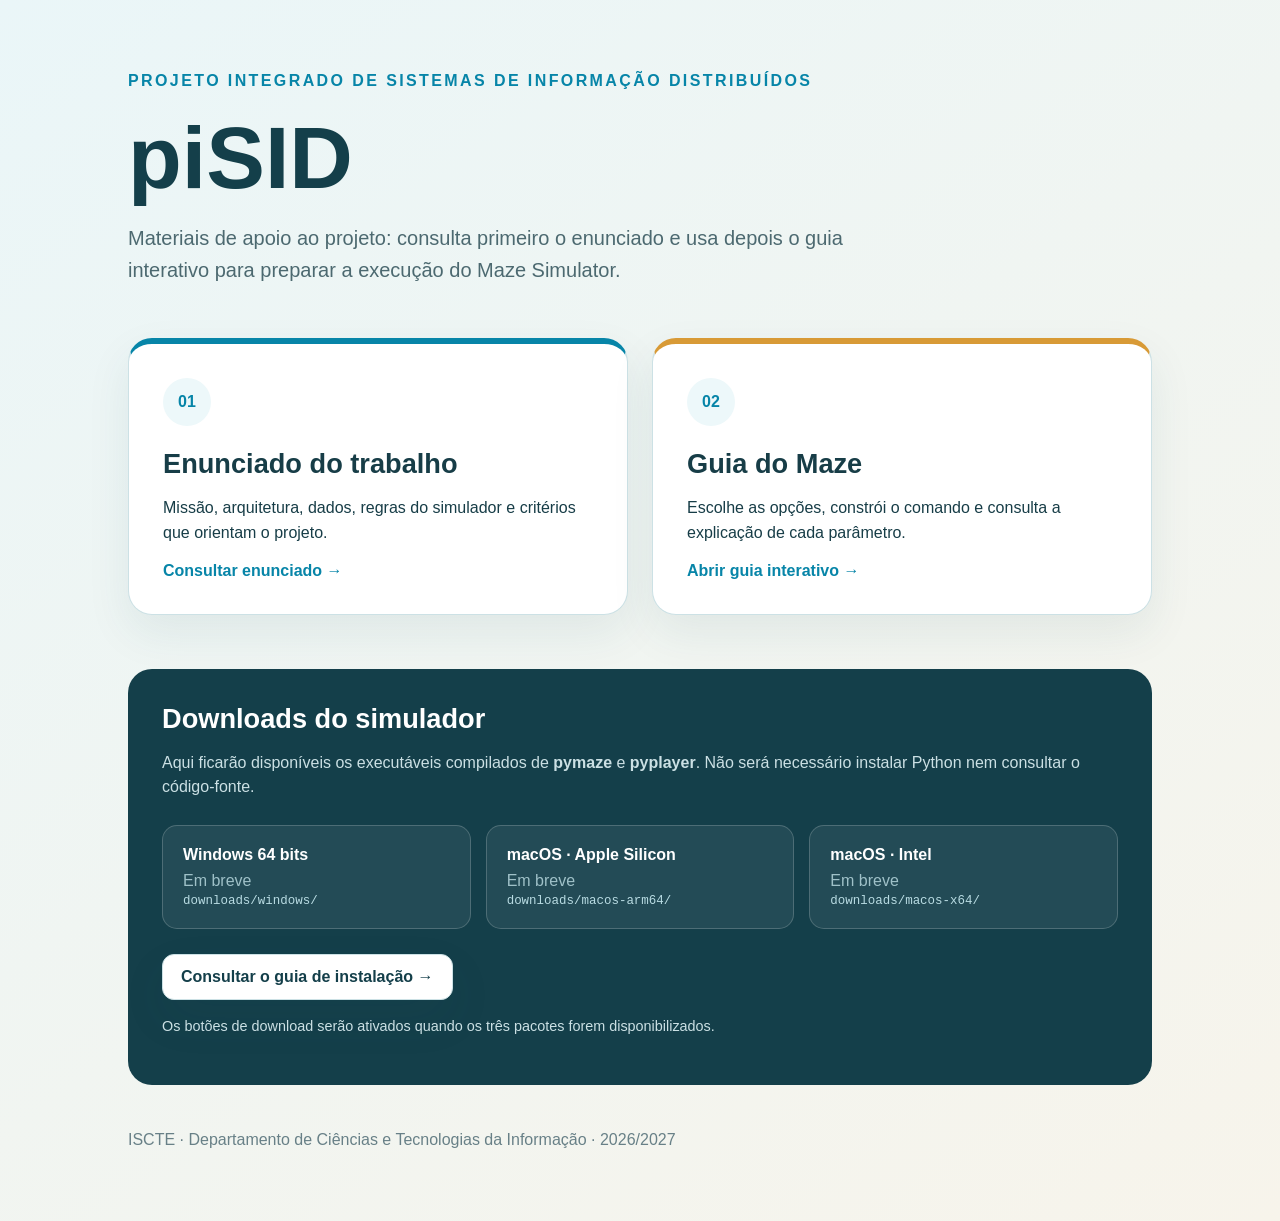
==== index.html @ 793a0921 "Publicar enunciado e guia do Maze" ====
<!doctype html>
<html lang="pt">
<head>
  <meta charset="utf-8">
  <meta name="viewport" content="width=device-width,initial-scale=1">
  <title>piSID · Projeto</title>
  <style>
    :root{--ink:#143f4a;--blue:#0785a8;--pale:#edf8fa;--gold:#d89a36;--paper:#fff}
    *{box-sizing:border-box} body{margin:0;font-family:Inter,Arial,sans-serif;color:#173d47;background:linear-gradient(145deg,#eaf6f8,#f7f4eb);min-height:100vh}
    main{max-width:1080px;margin:auto;padding:8vh 28px}.eyebrow{font-weight:800;letter-spacing:.15em;text-transform:uppercase;color:var(--blue)}
    h1{font-size:clamp(2.7rem,7vw,5.5rem);line-height:.95;margin:.3em 0 .25em;color:var(--ink)}
    .lead{max-width:760px;font-size:1.25rem;line-height:1.6;color:#4c6970}.cards{display:grid;grid-template-columns:repeat(2,minmax(0,1fr));gap:24px;margin-top:52px}
    a{display:block;padding:34px;border-radius:24px;background:var(--paper);border:1px solid #cce1e5;text-decoration:none;color:inherit;box-shadow:0 18px 45px #174b5a14;transition:.2s transform,.2s box-shadow}
    a:hover{transform:translateY(-5px);box-shadow:0 24px 55px #174b5a25}.number{display:inline-grid;place-items:center;width:48px;height:48px;border-radius:50%;background:var(--pale);color:var(--blue);font-weight:900}
    h2{font-size:1.7rem;margin:22px 0 10px}p{line-height:1.55}.open{font-weight:800;color:var(--blue)}.cards a:last-child{border-top:6px solid var(--gold)}.cards a:first-child{border-top:6px solid var(--blue)}
    .downloads{margin-top:54px;padding:34px;border-radius:24px;background:#143f4a;color:#fff}.downloads h2{margin-top:0}.downloads>p{color:#cbe0e4}.download-grid{display:grid;grid-template-columns:repeat(3,1fr);gap:15px;margin:25px 0}.download{padding:20px;border-radius:15px;background:#fff1;border:1px solid #ffffff30}.download strong,.download span{display:block}.download span{margin-top:8px;color:#9fc1c8}.guide-link{display:inline-block;padding:13px 18px;border-radius:12px;background:#fff;color:#143f4a;font-weight:800}.download-note{font-size:.9rem}.download code{font-size:.78rem;color:#b9dce3}.download-disabled{cursor:not-allowed}
    footer{margin-top:46px;color:#688087}@media(max-width:700px){.cards,.download-grid{grid-template-columns:1fr}main{padding-top:45px}}
  </style>
</head>
<body>
<main>
  <div class="eyebrow">Projeto Integrado de Sistemas de Informação Distribuídos</div>
  <h1>piSID</h1>
  <p class="lead">Materiais de apoio ao projeto: consulta primeiro o enunciado e usa depois o guia interativo para preparar a execução do Maze Simulator.</p>
  <section class="cards">
    <a href="enunciado.html"><span class="number">01</span><h2>Enunciado do trabalho</h2><p>Missão, arquitetura, dados, regras do simulador e critérios que orientam o projeto.</p><span class="open">Consultar enunciado →</span></a>
    <a href="guia-maze.html"><span class="number">02</span><h2>Guia do Maze</h2><p>Escolhe as opções, constrói o comando e consulta a explicação de cada parâmetro.</p><span class="open">Abrir guia interativo →</span></a>
  </section>
  <section class="downloads" id="downloads">
    <h2>Downloads do simulador</h2>
    <p>Aqui ficarão disponíveis os executáveis compilados de <strong>pymaze</strong> e <strong>pyplayer</strong>. Não será necessário instalar Python nem consultar o código-fonte.</p>
    <div class="download-grid">
      <div class="download download-disabled"><strong>Windows 64 bits</strong><span>Em breve</span><code>downloads/windows/</code></div>
      <div class="download download-disabled"><strong>macOS · Apple Silicon</strong><span>Em breve</span><code>downloads/macos-arm64/</code></div>
      <div class="download download-disabled"><strong>macOS · Intel</strong><span>Em breve</span><code>downloads/macos-x64/</code></div>
    </div>
    <a class="guide-link" href="guia-instalacao.html">Consultar o guia de instalação →</a>
    <p class="download-note">Os botões de download serão ativados quando os três pacotes forem disponibilizados.</p>
  </section>
  <footer>ISCTE · Departamento de Ciências e Tecnologias da Informação · 2026/2027</footer>
</main>
</body>
</html>
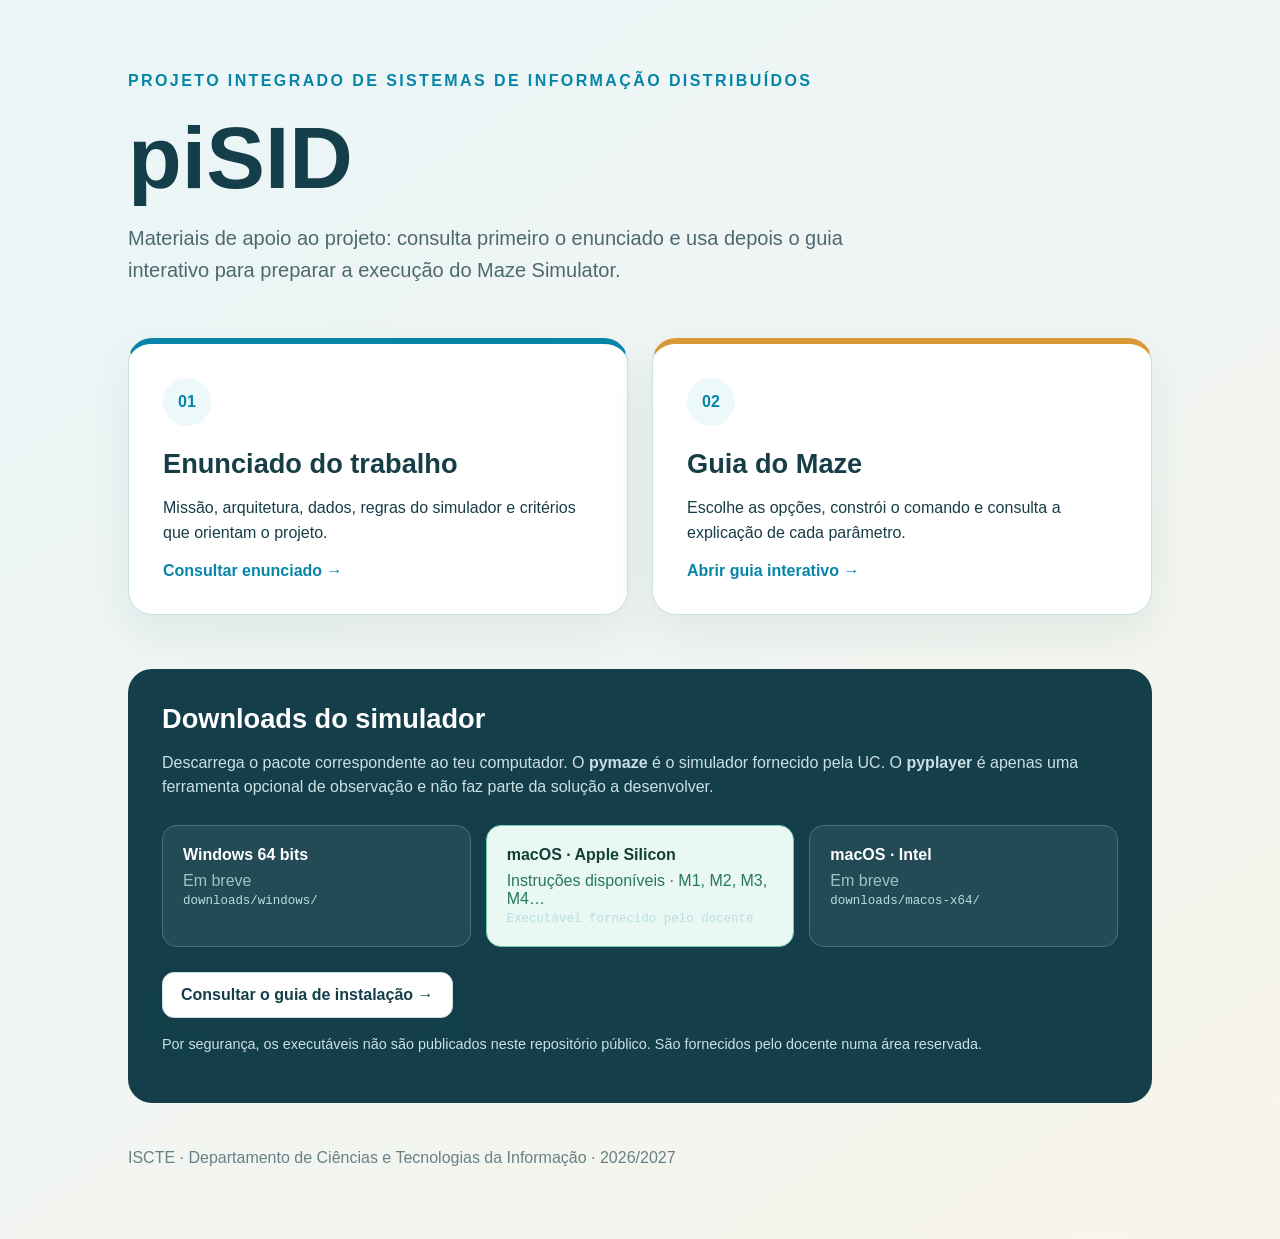
==== commit 11256a61: "Publicar instruções macOS ARM64" ====
--- a/index.html
+++ b/index.html
@@ -13,7 +13,7 @@
     a{display:block;padding:34px;border-radius:24px;background:var(--paper);border:1px solid #cce1e5;text-decoration:none;color:inherit;box-shadow:0 18px 45px #174b5a14;transition:.2s transform,.2s box-shadow}
     a:hover{transform:translateY(-5px);box-shadow:0 24px 55px #174b5a25}.number{display:inline-grid;place-items:center;width:48px;height:48px;border-radius:50%;background:var(--pale);color:var(--blue);font-weight:900}
     h2{font-size:1.7rem;margin:22px 0 10px}p{line-height:1.55}.open{font-weight:800;color:var(--blue)}.cards a:last-child{border-top:6px solid var(--gold)}.cards a:first-child{border-top:6px solid var(--blue)}
-    .downloads{margin-top:54px;padding:34px;border-radius:24px;background:#143f4a;color:#fff}.downloads h2{margin-top:0}.downloads>p{color:#cbe0e4}.download-grid{display:grid;grid-template-columns:repeat(3,1fr);gap:15px;margin:25px 0}.download{padding:20px;border-radius:15px;background:#fff1;border:1px solid #ffffff30}.download strong,.download span{display:block}.download span{margin-top:8px;color:#9fc1c8}.guide-link{display:inline-block;padding:13px 18px;border-radius:12px;background:#fff;color:#143f4a;font-weight:800}.download-note{font-size:.9rem}.download code{font-size:.78rem;color:#b9dce3}.download-disabled{cursor:not-allowed}
+    .downloads{margin-top:54px;padding:34px;border-radius:24px;background:#143f4a;color:#fff}.downloads h2{margin-top:0}.downloads>p{color:#cbe0e4}.download-grid{display:grid;grid-template-columns:repeat(3,1fr);gap:15px;margin:25px 0}.download{padding:20px;border-radius:15px;background:#fff1;border:1px solid #ffffff30;box-shadow:none}.download strong,.download span{display:block}.download span{margin-top:8px;color:#9fc1c8}.download-ready{background:#e9f8f2;color:#123f36;border-color:#70cfad}.download-ready span{color:#28785f}.download-ready:hover{box-shadow:0 12px 28px #0003}.guide-link{display:inline-block;padding:13px 18px;border-radius:12px;background:#fff;color:#143f4a;font-weight:800}.download-note{font-size:.9rem}.download code{font-size:.78rem;color:#b9dce3}.download-disabled{cursor:not-allowed}
     footer{margin-top:46px;color:#688087}@media(max-width:700px){.cards,.download-grid{grid-template-columns:1fr}main{padding-top:45px}}
   </style>
 </head>
@@ -28,14 +28,14 @@
   </section>
   <section class="downloads" id="downloads">
     <h2>Downloads do simulador</h2>
-    <p>Aqui ficarão disponíveis os executáveis compilados de <strong>pymaze</strong> e <strong>pyplayer</strong>. Não será necessário instalar Python nem consultar o código-fonte.</p>
+    <p>Descarrega o pacote correspondente ao teu computador. O <strong>pymaze</strong> é o simulador fornecido pela UC. O <strong>pyplayer</strong> é apenas uma ferramenta opcional de observação e não faz parte da solução a desenvolver.</p>
     <div class="download-grid">
       <div class="download download-disabled"><strong>Windows 64 bits</strong><span>Em breve</span><code>downloads/windows/</code></div>
-      <div class="download download-disabled"><strong>macOS · Apple Silicon</strong><span>Em breve</span><code>downloads/macos-arm64/</code></div>
+      <a class="download download-ready" href="guia-instalacao.html"><strong>macOS · Apple Silicon</strong><span>Instruções disponíveis · M1, M2, M3, M4…</span><code>Executável fornecido pelo docente</code></a>
       <div class="download download-disabled"><strong>macOS · Intel</strong><span>Em breve</span><code>downloads/macos-x64/</code></div>
     </div>
     <a class="guide-link" href="guia-instalacao.html">Consultar o guia de instalação →</a>
-    <p class="download-note">Os botões de download serão ativados quando os três pacotes forem disponibilizados.</p>
+    <p class="download-note">Por segurança, os executáveis não são publicados neste repositório público. São fornecidos pelo docente numa área reservada.</p>
   </section>
   <footer>ISCTE · Departamento de Ciências e Tecnologias da Informação · 2026/2027</footer>
 </main>
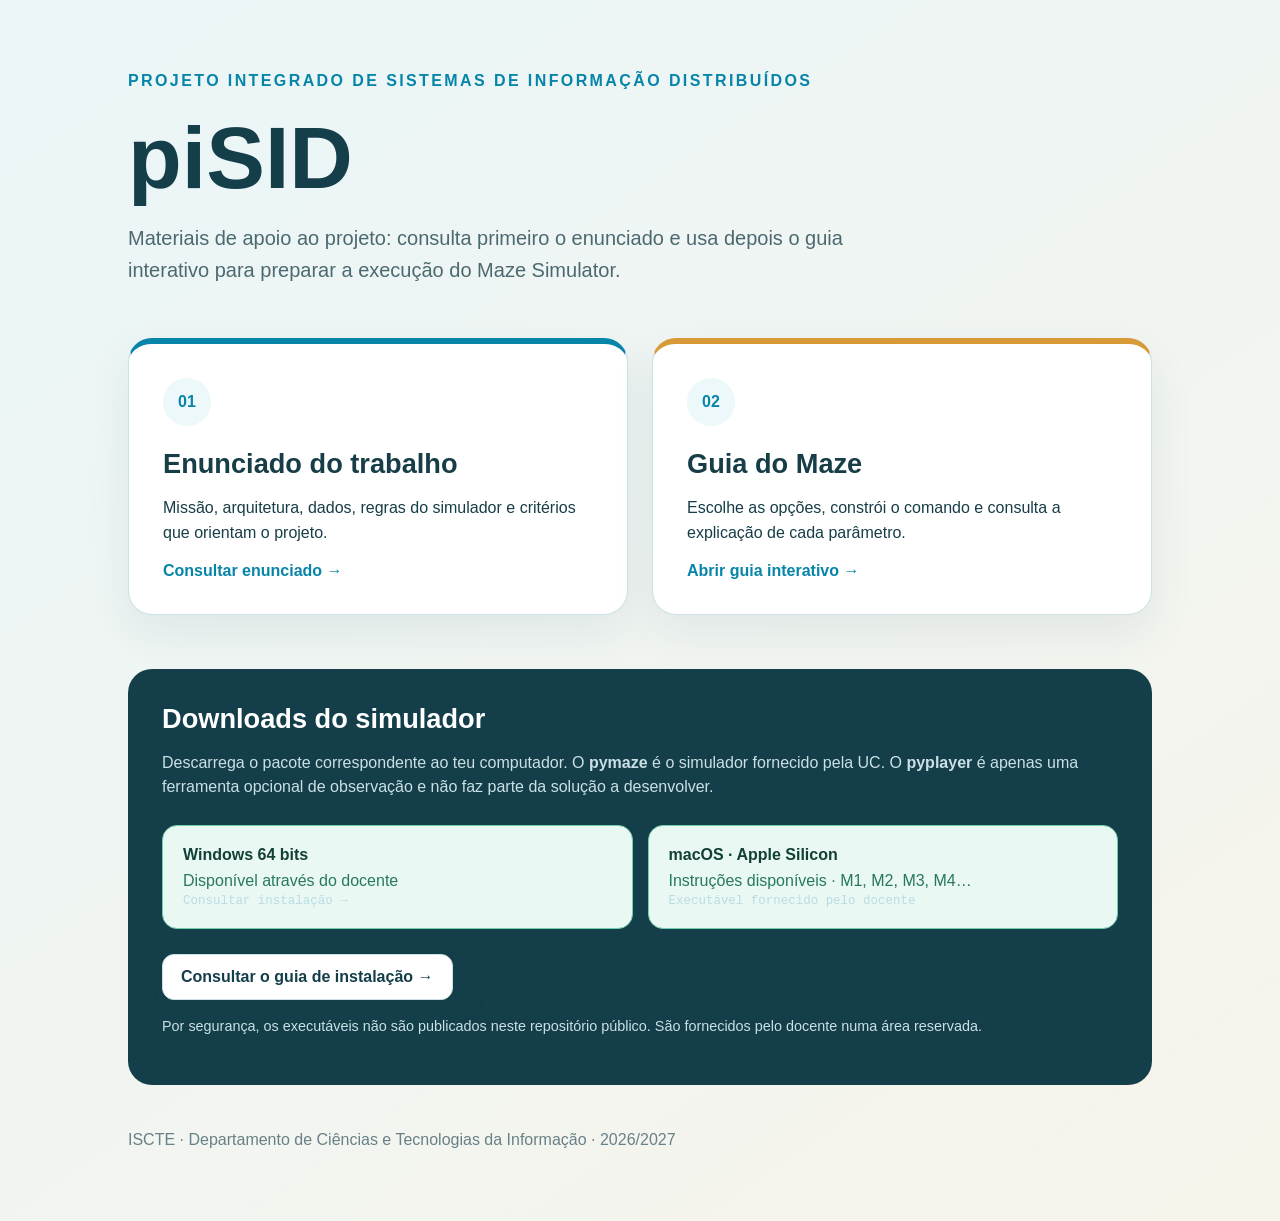
==== commit 3dc87ba8: "Publicar guia Windows do Maze" ====
--- a/index.html
+++ b/index.html
@@ -13,7 +13,7 @@
     a{display:block;padding:34px;border-radius:24px;background:var(--paper);border:1px solid #cce1e5;text-decoration:none;color:inherit;box-shadow:0 18px 45px #174b5a14;transition:.2s transform,.2s box-shadow}
     a:hover{transform:translateY(-5px);box-shadow:0 24px 55px #174b5a25}.number{display:inline-grid;place-items:center;width:48px;height:48px;border-radius:50%;background:var(--pale);color:var(--blue);font-weight:900}
     h2{font-size:1.7rem;margin:22px 0 10px}p{line-height:1.55}.open{font-weight:800;color:var(--blue)}.cards a:last-child{border-top:6px solid var(--gold)}.cards a:first-child{border-top:6px solid var(--blue)}
-    .downloads{margin-top:54px;padding:34px;border-radius:24px;background:#143f4a;color:#fff}.downloads h2{margin-top:0}.downloads>p{color:#cbe0e4}.download-grid{display:grid;grid-template-columns:repeat(3,1fr);gap:15px;margin:25px 0}.download{padding:20px;border-radius:15px;background:#fff1;border:1px solid #ffffff30;box-shadow:none}.download strong,.download span{display:block}.download span{margin-top:8px;color:#9fc1c8}.download-ready{background:#e9f8f2;color:#123f36;border-color:#70cfad}.download-ready span{color:#28785f}.download-ready:hover{box-shadow:0 12px 28px #0003}.guide-link{display:inline-block;padding:13px 18px;border-radius:12px;background:#fff;color:#143f4a;font-weight:800}.download-note{font-size:.9rem}.download code{font-size:.78rem;color:#b9dce3}.download-disabled{cursor:not-allowed}
+    .downloads{margin-top:54px;padding:34px;border-radius:24px;background:#143f4a;color:#fff}.downloads h2{margin-top:0}.downloads>p{color:#cbe0e4}.download-grid{display:grid;grid-template-columns:repeat(2,1fr);gap:15px;margin:25px 0}.download{padding:20px;border-radius:15px;background:#fff1;border:1px solid #ffffff30;box-shadow:none}.download strong,.download span{display:block}.download span{margin-top:8px;color:#9fc1c8}.download-ready{background:#e9f8f2;color:#123f36;border-color:#70cfad}.download-ready span{color:#28785f}.download-ready:hover{box-shadow:0 12px 28px #0003}.guide-link{display:inline-block;padding:13px 18px;border-radius:12px;background:#fff;color:#143f4a;font-weight:800}.download-note{font-size:.9rem}.download code{font-size:.78rem;color:#b9dce3}.download-disabled{cursor:not-allowed}
     footer{margin-top:46px;color:#688087}@media(max-width:700px){.cards,.download-grid{grid-template-columns:1fr}main{padding-top:45px}}
   </style>
 </head>
@@ -30,9 +30,8 @@
     <h2>Downloads do simulador</h2>
     <p>Descarrega o pacote correspondente ao teu computador. O <strong>pymaze</strong> é o simulador fornecido pela UC. O <strong>pyplayer</strong> é apenas uma ferramenta opcional de observação e não faz parte da solução a desenvolver.</p>
     <div class="download-grid">
-      <div class="download download-disabled"><strong>Windows 64 bits</strong><span>Em breve</span><code>downloads/windows/</code></div>
+      <a class="download download-ready" href="guia-instalacao.html#windows"><strong>Windows 64 bits</strong><span>Disponível através do docente</span><code>Consultar instalação →</code></a>
       <a class="download download-ready" href="guia-instalacao.html"><strong>macOS · Apple Silicon</strong><span>Instruções disponíveis · M1, M2, M3, M4…</span><code>Executável fornecido pelo docente</code></a>
-      <div class="download download-disabled"><strong>macOS · Intel</strong><span>Em breve</span><code>downloads/macos-x64/</code></div>
     </div>
     <a class="guide-link" href="guia-instalacao.html">Consultar o guia de instalação →</a>
     <p class="download-note">Por segurança, os executáveis não são publicados neste repositório público. São fornecidos pelo docente numa área reservada.</p>
